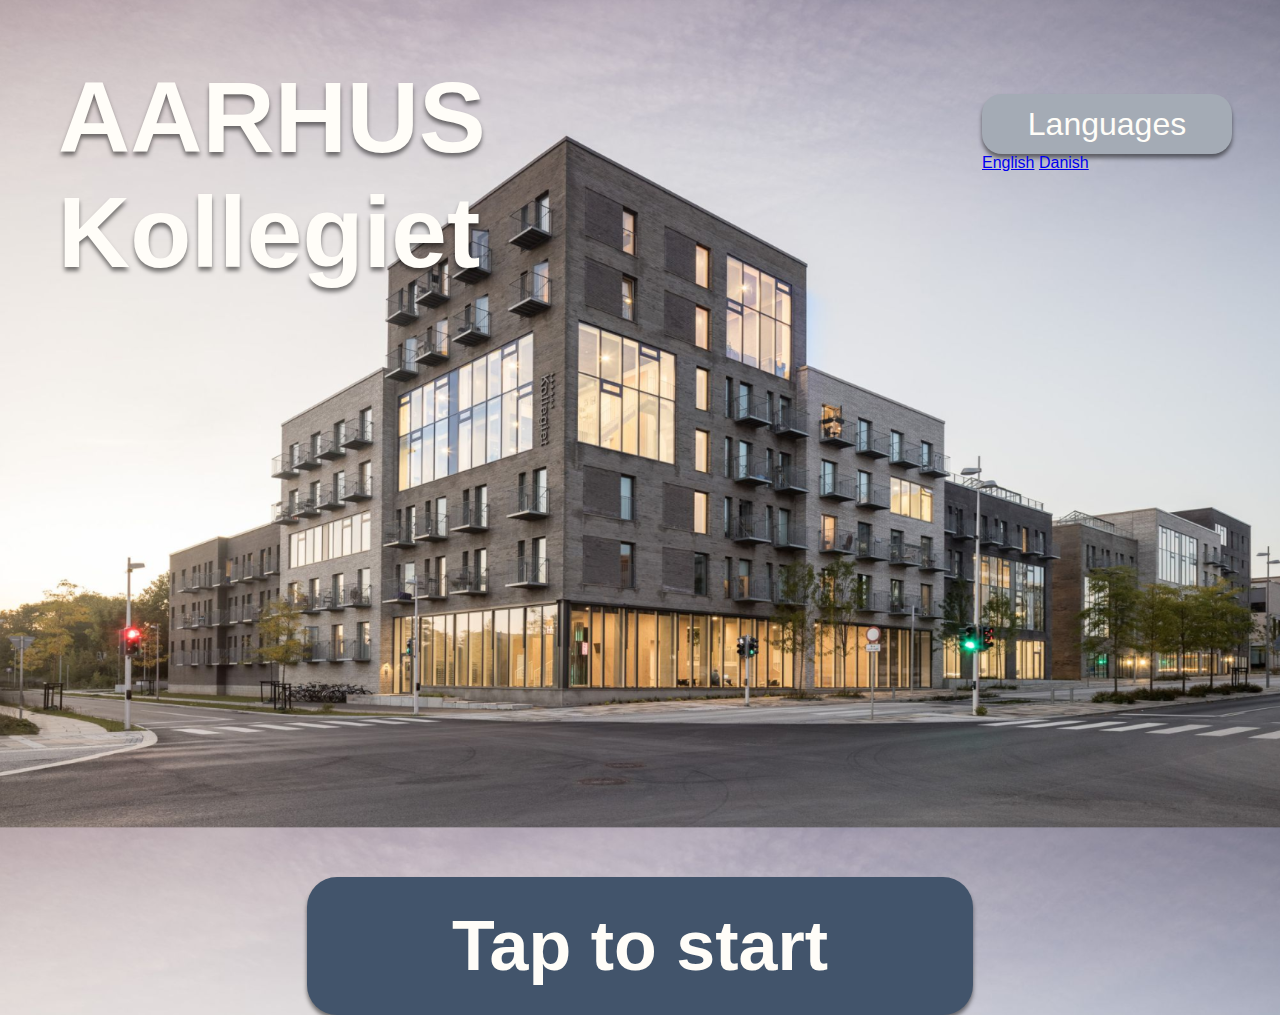
==== index.html @ 5056dd22 "1/11/2023  morning session" ====
<!DOCTYPE html>
<html lang="en">
<head>
  <meta charset="UTF-8">
  <meta name="viewport" content="width=device-width, initial-scale=1.0">
  <meta http-equiv="X-UA-Compatible" content="ie=edge">
  <title>Front Page</title>
  <!--<link rel="stylesheet" href="css/css.css">-->
  <link rel="stylesheet" href="css/frontpage.css">
</head>

<body>
  <header>
    <!-- title -->
    <div id="pageTitle">
    <h1>
      <h1>AARHUS<br><span>Kollegiet</span></h1>
    </h1>
    </div>

  <!--Languages drop down menu-->
    <div class="dropdownLanguages">
    <button onclick="myFunction()" class="dropbtn">Languages</button>
    <div id="dropdownLanguages" class="dropdown-content">
      <a href="#">English</a>
      <a href="#">Danish</a>
    </div>
    </div>
  </header>

  <main>
    <!--Tap to Start Button-->
    <button type="button" class="button">Tap to start</button>

  </main>

  <script src="js/js.js"></script>
</body>
</html>
---- css/css.css ----
/* SCREEN SIZE 1728 * 1117 */


/* define variables */
* {
  --blue: #42546B;
  --lightBlue: #A4ABB5;
  --white: #FFFDF8;
  --black: #000000;
  --red: #C24545;
  --green: #86A55D;
  font-family: 'Montserrat', sans-serif;

  /* reset margin and padding */
  margin: 0;
  padding: 0;
}

/* reset the purple underlined link thing */
a {
  text-decoration: none;
}



body {
  /* set the background image (blue filtered) */
  background-image: url("../images/background.png");
  background-size: cover;
}

/* the header (page title, ◀ icon, etc...) */
header {
/* define the size of the header */
  height: 250px;
  width: 100%;

  /* spell for putting header elements inline */
  position: relative;
}

/* the back button, on the top left "◀" */
#backButton{
  color: var(--white);
  font-size: 75px;

  /* put ◀ on the left side */
  position: absolute;
  left: 162px;
  top: 50%;
  transform: translate(0, -50%);
}

/* the page title (in the header) */
#pageTitle{
  /* put the title in the center */
  position: absolute;
  left: 50%;
  top: 50%; 
  transform: translate(-50%, -50%);

}

/* h1: page title */
h1{
  /* text-align: center; */
  color: var(--white);
  font-size: 94px;
  font-weight: bold;
  text-shadow: 0px 4px 4px rgb(0, 0, 0, 0.2);
}
---- css/frontpage.css ----
/* this page is only used in the front page*/
/* define variables*/
* {
  --blue: #42546B;
  --lightBlue: #A4ABB5;
  --white: #FFFDF8;
  --black: #000000;
  --red: #C24545;
  --green: #86A55D;
  font-family: 'Montserrat', sans-serif;
}

header {
  /* define the size of the header */
  height: 250px;
  width: 100%;
  display: flex;
  justify-content: space-between; /* Align items to the horizontal ends */
  align-items: center; /* Center items vertically */
}

/* h1: page title */
h1 {
  color: var(--white);
  font-size: 100px;
  font-weight: bold;
  text-shadow: 0px 4px 4px rgba(0, 0, 0, 0.5);
  margin-left: 50px;
  margin-top: 150px;
}

h1 span {
  display: block;
}

/* Dropdown Languages Button */
.dropbtn {
  background-color: var(--lightBlue);
  color: var(--white);
  width: 250px;
  height: 60px;
  box-shadow: 0px 4px 4px rgba(0, 0, 0, 0.5);
  border-radius: 20px;
  border: none;
  cursor: pointer;
  font-family: 'Montserrat', sans-serif;
  font-weight: 500;
  font-size: 32px;
  line-height: 39px;
  text-align: center;
  font-style: var(--white);
  margin-right: 40px; 
}

body {
    /* set the background image (blue filtered) */
    background-image: url("../images/StartPageBackground.png");
    background-size: cover;
  }

  
.button {
    width: 666px;
    height: 138px;
    box-shadow: 0px 4px 4px rgba(0, 0, 0, 0.5);
    border-radius: 30px;
    border: none;
    background-color: var(--blue);
    cursor: pointer;
    position: absolute;
    left: 50%;
    transform: translateX(-50%);
    top: 877px;
    text-align: center;
    font-family: 'Montserrat', sans-serif;
    font-weight: bold;
    font-size: 70px;
    color: var(--white);
  }
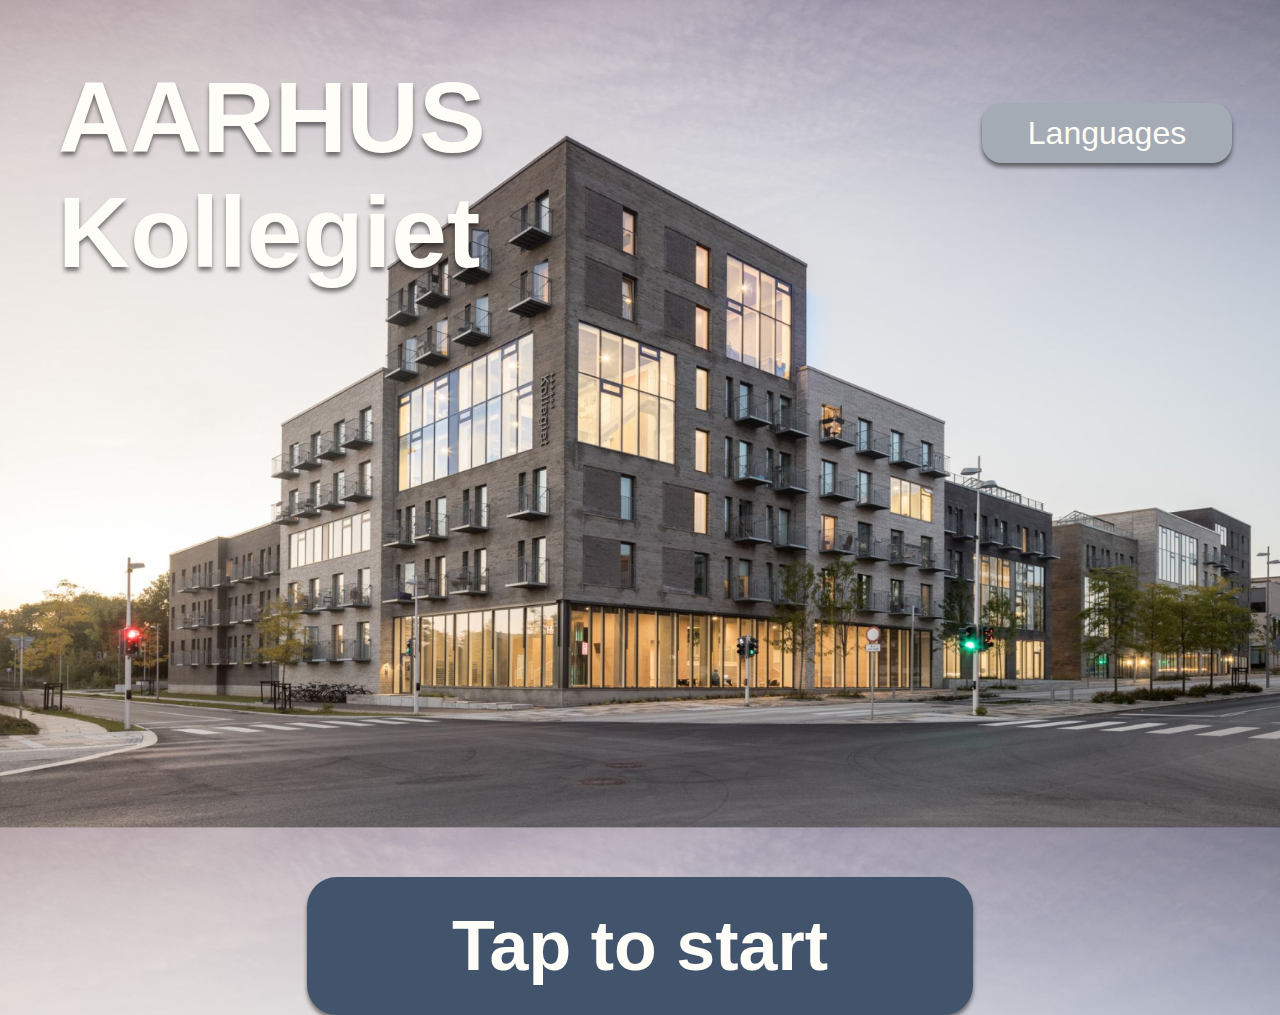
==== commit a8e9cc36: "11:31" ====
--- a/index.html
+++ b/index.html
@@ -18,19 +18,13 @@
     </h1>
     </div>
 
-  <!--Languages drop down menu-->
-    <div class="dropdownLanguages">
-    <button onclick="myFunction()" class="dropbtn">Languages</button>
-    <div id="dropdownLanguages" class="dropdown-content">
-      <a href="#">English</a>
-      <a href="#">Danish</a>
-    </div>
-    </div>
+  <!--Languages Button-->
+  <button type="buttonlanguages" class="buttonlanguages">Languages</button>
   </header>
 
   <main>
     <!--Tap to Start Button-->
-    <button type="button" class="button">Tap to start</button>
+    <button type="buttonstart" class="buttonstart">Tap to start</button>
 
   </main>
 
--- a/css/frontpage.css
+++ b/css/frontpage.css
@@ -34,7 +34,7 @@
 }
 
 /* Dropdown Languages Button */
-.dropbtn {
+.buttonlanguages {
   background-color: var(--lightBlue);
   color: var(--white);
   width: 250px;
@@ -57,9 +57,8 @@
     background-image: url("../images/StartPageBackground.png");
     background-size: cover;
   }
-
   
-.button {
+.buttonstart {
     width: 666px;
     height: 138px;
     box-shadow: 0px 4px 4px rgba(0, 0, 0, 0.5);
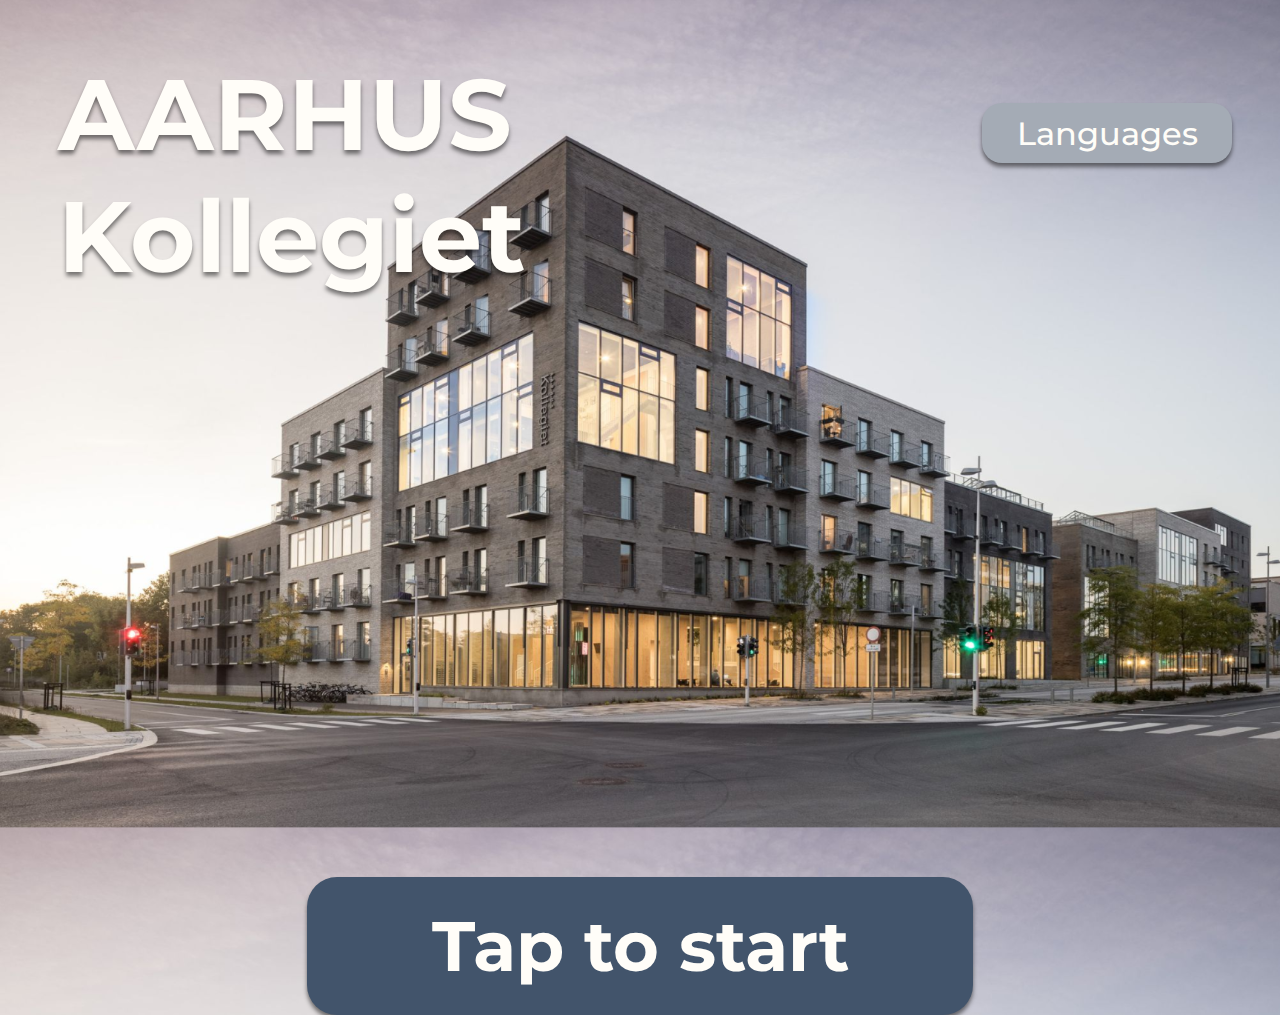
==== commit ca265475: "Changes for the report (no functional changes)" ====
--- a/index.html
+++ b/index.html
@@ -7,6 +7,9 @@
   <title>Front Page</title>
   <!--<link rel="stylesheet" href="css/css.css">-->
   <link rel="stylesheet" href="css/frontpage.css">
+  <link
+  href="https://fonts.googleapis.com/css2?family=Montserrat:ital,wght@0,100;0,200;0,300;0,400;0,500;0,600;0,700;0,800;0,900;1,100;1,200;1,300;1,400;1,500;1,600;1,700;1,800;1,900&display=swap"
+  rel="stylesheet">
 </head>
 
 <body>
@@ -19,12 +22,16 @@
     </div>
 
   <!--Languages Button-->
-  <button type="buttonlanguages" class="buttonlanguages">Languages</button>
+  <a href="language.html">
+    <button type="buttonlanguages" class="buttonlanguages">Languages</button>
+  </a>
   </header>
 
   <main>
     <!--Tap to Start Button-->
+    <a href="menu.html">
     <button type="buttonstart" class="buttonstart">Tap to start</button>
+    </a>
 
   </main>
 
--- a/css/css.css
+++ b/css/css.css
@@ -21,12 +21,14 @@
   text-decoration: none;
 }
 
-
-
 body {
   /* set the background image (blue filtered) */
   background-image: url("../images/background.png");
   background-size: cover;
+
+  /* fixed screen size */
+  width: 1728px;
+  height: 1117px;
 }
 
 /* the header (page title, ◀ icon, etc...) */
@@ -58,12 +60,12 @@
   left: 50%;
   top: 50%; 
   transform: translate(-50%, -50%);
-
+  /* width: 100%; */
 }
 
 /* h1: page title */
 h1{
-  /* text-align: center; */
+  text-align: center;
   color: var(--white);
   font-size: 94px;
   font-weight: bold;
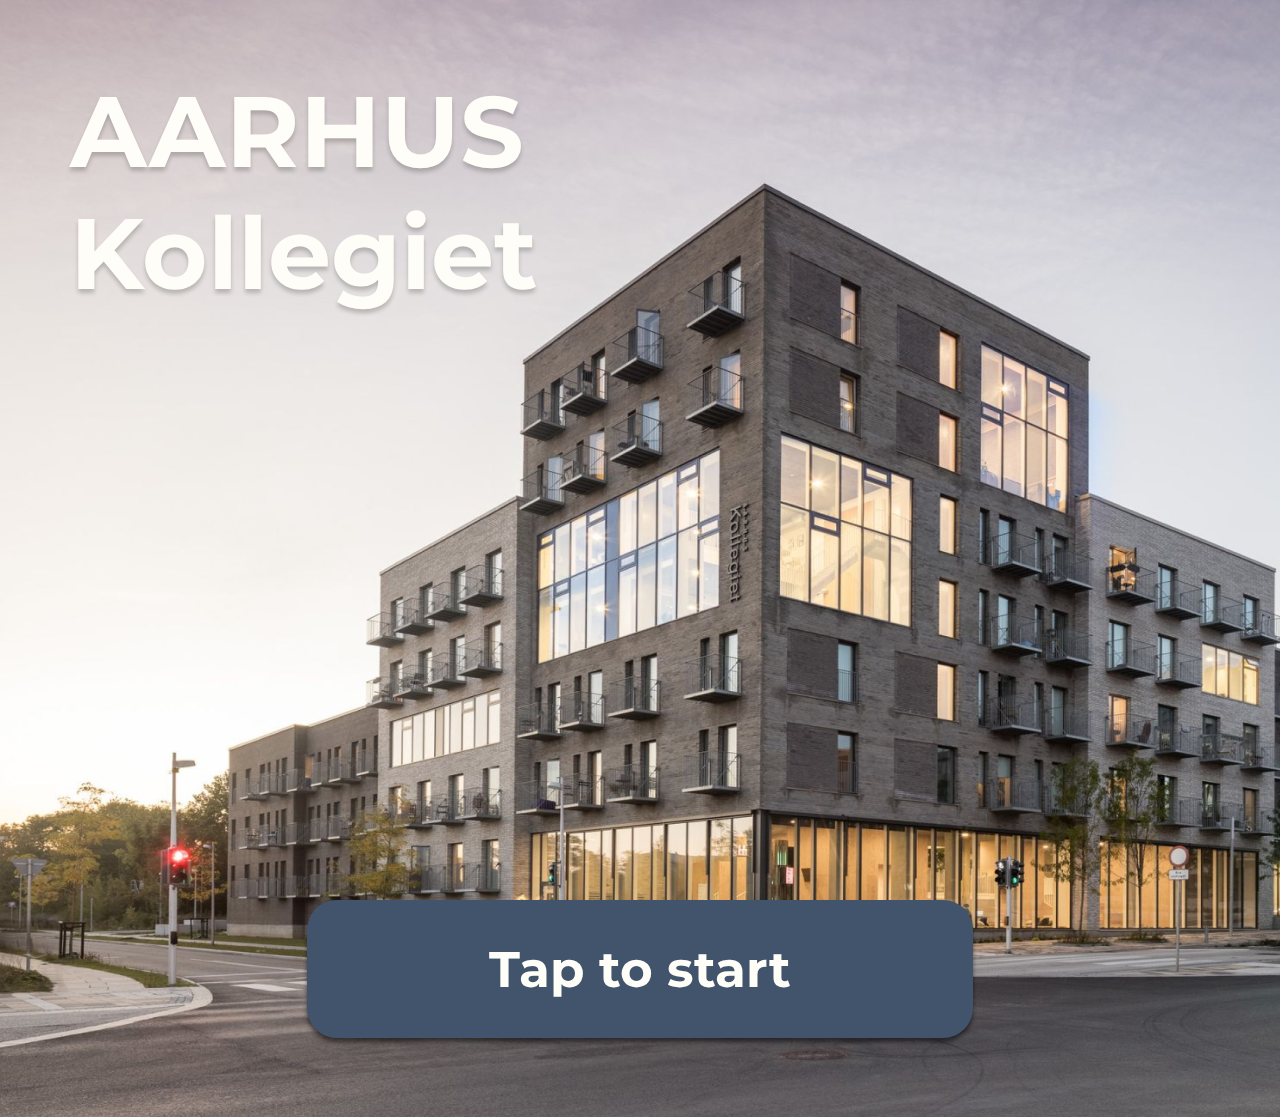
==== commit 0b2e04ac: "Validation fix" ====
--- a/index.html
+++ b/index.html
@@ -1,40 +1,45 @@
 <!DOCTYPE html>
 <html lang="en">
+
 <head>
   <meta charset="UTF-8">
   <meta name="viewport" content="width=device-width, initial-scale=1.0">
   <meta http-equiv="X-UA-Compatible" content="ie=edge">
   <title>Front Page</title>
   <!--<link rel="stylesheet" href="css/css.css">-->
+  <link rel="stylesheet" href="css/css.css">
   <link rel="stylesheet" href="css/frontpage.css">
   <link
-  href="https://fonts.googleapis.com/css2?family=Montserrat:ital,wght@0,100;0,200;0,300;0,400;0,500;0,600;0,700;0,800;0,900;1,100;1,200;1,300;1,400;1,500;1,600;1,700;1,800;1,900&display=swap"
-  rel="stylesheet">
+    href="https://fonts.googleapis.com/css2?family=Montserrat:ital,wght@0,100;0,200;0,300;0,400;0,500;0,600;0,700;0,800;0,900;1,100;1,200;1,300;1,400;1,500;1,600;1,700;1,800;1,900&display=swap"
+    rel="stylesheet">
 </head>
 
 <body>
   <header>
     <!-- title -->
-    <div id="pageTitle">
+    <!-- <div id="pageTitle"> -->
     <h1>
-      <h1>AARHUS<br><span>Kollegiet</span></h1>
+      AARHUS<br>Kollegiet
     </h1>
+    <!-- </div> -->
+
+    <!--Languages Button-->
+    <div id="languagesButtonDiv">
+      <a href="language.html">
+        <button type="buttonlanguages" class="buttonlanguages">Languages</button>
+      </a>
     </div>
-
-  <!--Languages Button-->
-  <a href="language.html">
-    <button type="buttonlanguages" class="buttonlanguages">Languages</button>
-  </a>
   </header>
 
   <main>
     <!--Tap to Start Button-->
     <a href="menu.html">
-    <button type="buttonstart" class="buttonstart">Tap to start</button>
+      <button type="buttonstart" class="buttonstart">Tap to start</button>
     </a>
 
   </main>
 
   <script src="js/js.js"></script>
 </body>
-</html>
+
+</html>--- a/css/frontpage.css
+++ b/css/frontpage.css
@@ -1,55 +1,62 @@
 /* this page is only used in the front page*/
-/* define variables*/
-* {
-  --blue: #42546B;
-  --lightBlue: #A4ABB5;
-  --white: #FFFDF8;
-  --black: #000000;
-  --red: #C24545;
-  --green: #86A55D;
-  font-family: 'Montserrat', sans-serif;
-}
+
 
 header {
   /* define the size of the header */
-  height: 250px;
-  width: 100%;
+  /* height: 250px; */
+  /* width: 100%; */
+  /* display: flex; */
+  /* justify-content: space-between; Align items to the horizontal ends */
+  /* align-items: center; Center items vertically */
   display: flex;
-  justify-content: space-between; /* Align items to the horizontal ends */
-  align-items: center; /* Center items vertically */
+  /* justify-content: space-between; */
+
+}
+
+h1{
+  font-size: 100px;
+  text-align: left;
+  width: 50%;
+  margin: 70px;
+}
+
+#languagesButtonDiv {
+  width: 50%;
+  text-align: right;
+  margin: 70px;
 }
 
 /* h1: page title */
-h1 {
+/* h1 {
   color: var(--white);
   font-size: 100px;
   font-weight: bold;
   text-shadow: 0px 4px 4px rgba(0, 0, 0, 0.5);
   margin-left: 50px;
   margin-top: 150px;
-}
+} */
 
-h1 span {
+/* h1 span {
   display: block;
-}
+} */
+
 
 /* Dropdown Languages Button */
 .buttonlanguages {
-  background-color: var(--lightBlue);
-  color: var(--white);
-  width: 250px;
-  height: 60px;
-  box-shadow: 0px 4px 4px rgba(0, 0, 0, 0.5);
+  background-color: var(--white);
+  width: 331px;
+  height: 90px;
+  box-shadow: 0px 4px 4px rgba(0, 0, 0, 0.2);
   border-radius: 20px;
-  border: none;
+  border: 4px var(--blue) solid;
   cursor: pointer;
-  font-family: 'Montserrat', sans-serif;
-  font-weight: 500;
+  /* font-family: 'Montserrat', sans-serif; */
+  /* font-weight: 500; */
   font-size: 32px;
   line-height: 39px;
   text-align: center;
-  font-style: var(--white);
-  margin-right: 40px; 
+  color: var(--blue);
+  /* margin-right: 40px;  */
 }
 
 body {
@@ -69,11 +76,10 @@
     position: absolute;
     left: 50%;
     transform: translateX(-50%);
-    top: 877px;
+    top: 900px;
     text-align: center;
-    font-family: 'Montserrat', sans-serif;
     font-weight: bold;
-    font-size: 70px;
+    font-size: 50px;
     color: var(--white);
   }
 
